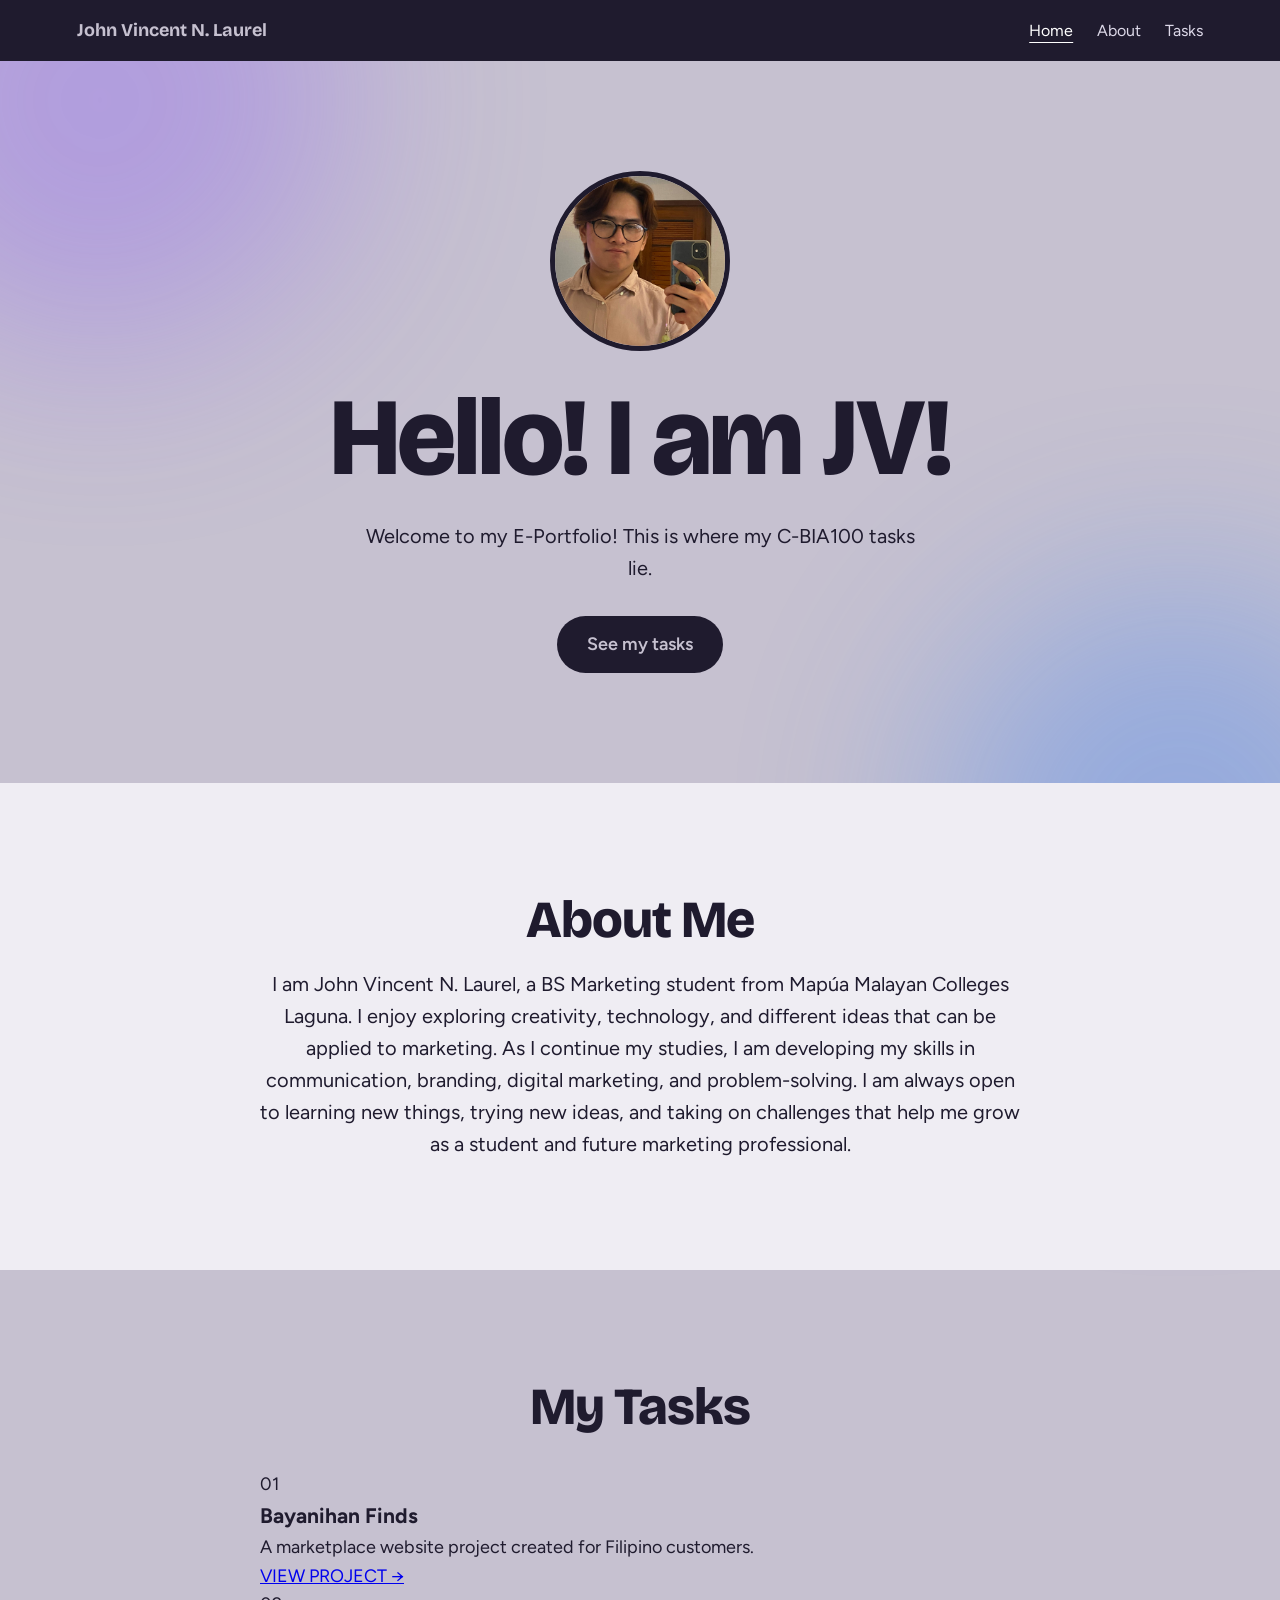
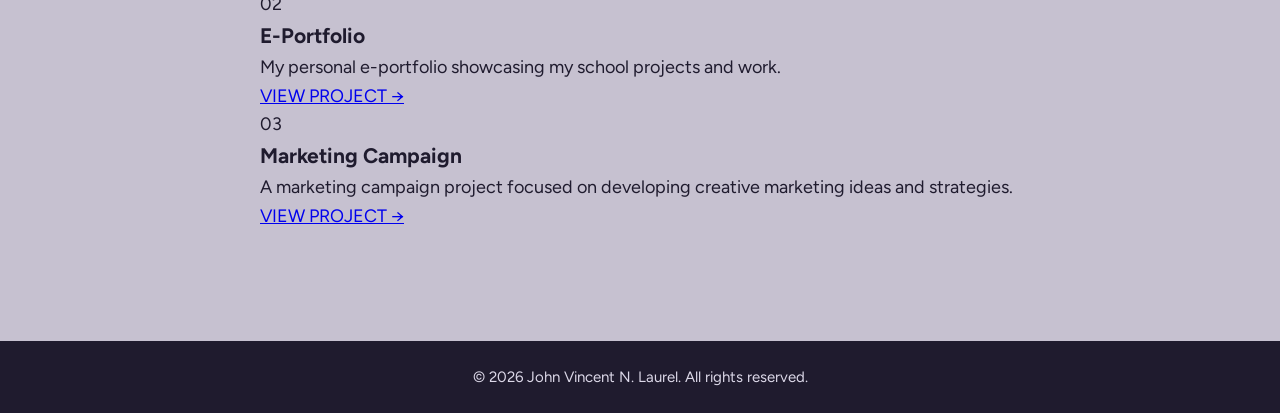
==== index.html @ 751c4ab7 "Update index.html" ====
<!DOCTYPE html>
<html lang="en">

<head>
    <meta charset="UTF-8">
    <meta name="viewport" content="width=device-width, initial-scale=1.0">

    <title>John Vincent N. Laurel | Landing Page</title>

    <link rel="preconnect" href="https://fonts.googleapis.com">
    <link rel="preconnect" href="https://fonts.gstatic.com" crossorigin>

    <link href="https://fonts.googleapis.com/css2?family=Bricolage+Grotesque:opsz,wght@12..96,700;12..96,800&family=Figtree:wght@400;600&display=swap" rel="stylesheet">

    <link rel="stylesheet" href="landing.css">
</head>

<body>

    <header>
        <a class="logo" href="#home">John Vincent N. Laurel</a>

<nav>
    <ul>
        <li><a href="#home">Home</a></li>
        <li><a href="#about">About</a></li>
        <li><a href="#tasks">Tasks</a></li>

    </ul>
</nav>
    </header>

    <main>

        <!-- HOME -->
        <section id="home">
            <div class="inner">

                <div class="profile-picture">
                    <img src="pic.jpg" alt="John Vincent N. Laurel">
                </div>

                <h1>Hello! I am JV!</h1>

                <p>
                    Welcome to my E-Portfolio! This is where my C-BIA100 tasks lie.
                </p>

                <a class="button" href="#tasks">See my tasks</a>

            </div>
        </section>


        <!-- ABOUT -->
        <section id="about">
    <div class="inner">

        <h2>About Me</h2>

        <p>
            I am John Vincent N. Laurel, a BS Marketing student from
            Mapúa Malayan Colleges Laguna. I enjoy exploring creativity,
            technology, and different ideas that can be applied to marketing.
            As I continue my studies, I am developing my skills in
            communication, branding, digital marketing, and problem-solving.
            I am always open to learning new things, trying new ideas, and
            taking on challenges that help me grow as a student and future
            marketing professional.
        </p>

    </div>
</section>


        <!-- TASKS -->
        <section id="tasks">
    <div class="inner">

        <h2>My Tasks</h2>

        <div class="task-cards">

            <!-- TASK 1 -->
            <div class="task-card">
                <span class="task-number">01</span>

                <h3>Bayanihan Finds</h3>

                <p>
                    A marketplace website project created for Filipino customers.
                </p>

                <a href="WEBSITE - Bayanihan Finds/" target="_blank" rel="noopener">
                    VIEW PROJECT →
                </a>
            </div>


            <!-- TASK 2 -->
            <div class="task-card">
                <span class="task-number">02</span>

                <h3>E-Portfolio</h3>

                <p>
                    My personal e-portfolio showcasing my school projects and work.
                </p>

                <a href="EPORTFOLIO/" target="_blank" rel="noopener">
                    VIEW PROJECT →
                </a>
            </div>


            <!-- TASK 3 -->
            <div class="task-card">
                <span class="task-number">03</span>

                <h3>Marketing Campaign</h3>

                <p>
                    A marketing campaign project focused on developing creative
                    marketing ideas and strategies.
                </p>

                <a href="MARKETING CAMPAIGN/" target="_blank" rel="noopener">
                    VIEW PROJECT →
                </a>
            </div>

        </div>

    </div>
</section>

    </main>

    <footer>
        <p>© 2026 John Vincent N. Laurel. All rights reserved.</p>
    </footer>

    <script src="landing.js"></script>

</body>

</html>
---- landing.css ----
:root {
    --bg: #c6c1d0;
    --paper: #efedf3;
    --ink: #1f1b2e;
    --accent: #2f46f0;
    --nav-text: #dcd8e8;

    --display: 'Bricolage Grotesque', 'Segoe UI', sans-serif;
    --body: 'Figtree', 'Segoe UI', sans-serif;

    --pad: clamp(20px, 6vw, 80px);
}


/* =========================
   DARK MODE
   ========================= */

body.dark-mode {
    --bg: #11101a;
    --paper: #1b1826;
    --ink: #f5f2fa;
    --accent: #7886ff;
    --nav-text: #dcd8e8;
}


/* =========================
   RESET
   ========================= */

* {
    margin: 0;
    padding: 0;
    box-sizing: border-box;
}

html {
    scroll-behavior: smooth;
    scroll-padding-top: 70px;
}

body {
    font-family: var(--body);
    font-size: 18px;
    line-height: 1.6;

    background-color: var(--bg);
    color: var(--ink);

    transition:
        background-color 0.4s ease,
        color 0.4s ease;
}

a:focus-visible {
    outline: 3px solid var(--accent);
    outline-offset: 3px;
}


/* =========================
   NAVIGATION
   ========================= */

header {
    position: sticky;
    top: 0;
    z-index: 10;

    display: flex;
    justify-content: space-between;
    align-items: center;

    gap: 16px;

    padding: 16px var(--pad);

    background-color: var(--ink);

    transition: background-color 0.4s ease;
}

.logo {
    font-family: var(--display);
    font-weight: 700;

    color: var(--bg);

    text-decoration: none;
}

nav ul {
    display: flex;
    align-items: center;

    gap: 24px;

    list-style: none;
}

nav a {
    color: var(--nav-text);

    text-decoration: none;

    font-size: 16px;

    transition: color 0.2s ease;
}

nav a:hover {
    color: white;

    text-decoration: underline;
    text-underline-offset: 6px;
}

nav a.active {
    color: white;

    text-decoration: underline;
    text-underline-offset: 6px;
}


/* =========================
   LIGHT / DARK BUTTON
   ========================= */

#theme-toggle {
    border: none;

    background: transparent;

    color: white;

    font-size: 20px;

    cursor: pointer;

    padding: 2px 6px;

    line-height: 1;

    transition:
        transform 0.2s ease,
        opacity 0.2s ease;
}

#theme-toggle:hover {
    transform: scale(1.15);
    opacity: 0.8;
}


/* =========================
   SECTIONS
   ========================= */

section {
    padding: clamp(64px, 10vw, 110px) var(--pad);
}

.inner {
    max-width: 760px;

    margin: 0 auto;
}

h1,
h2 {
    font-family: var(--display);

    font-weight: 800;

    letter-spacing: -0.02em;

    line-height: 1.05;
}


/* =========================
   HOME
   ========================= */

#home {
    min-height: 80vh;

    display: flex;
    align-items: center;

    text-align: center;
}


/* =========================
   PROFILE PICTURE
   ========================= */

.profile-picture {
    width: 180px;
    height: 180px;

    margin: 0 auto 30px;

    border-radius: 50%;

    overflow: hidden;

    border: 5px solid var(--ink);

    animation: fadeUp 0.8s ease-out both;

    transition:
        border-color 0.4s ease,
        transform 0.3s ease;
}

.profile-picture:hover {
    transform: scale(1.03);
}

.profile-picture img {
    width: 100%;
    height: 100%;

    object-fit: cover;

    display: block;
}


/* =========================
   HOME TEXT
   ========================= */

h1 {
    font-size: clamp(52px, 11vw, 110px);

    margin-bottom: 24px;

    animation: fadeUp 0.8s ease-out 0.15s both;
}

#home p {
    font-size: 20px;

    margin: 0 auto 32px;

    max-width: 28em;

    animation: fadeUp 0.8s ease-out 0.3s both;
}


/* =========================
   MAIN BUTTON
   ========================= */

.button {
    display: inline-block;

    padding: 14px 30px;

    border-radius: 999px;

    background-color: var(--ink);

    color: var(--bg);

    font-weight: 600;

    text-decoration: none;

    animation: fadeUp 0.8s ease-out 0.45s both;

    transition:
        background-color 0.25s ease,
        color 0.25s ease,
        transform 0.2s ease;
}

.button:hover {
    background-color: var(--accent);

    color: white;

    transform: translateY(-3px);
}


/* =========================
   ANIMATION
   ========================= */

@keyframes fadeUp {

    from {
        opacity: 0;
        transform: translateY(20px);
    }

    to {
        opacity: 1;
        transform: translateY(0);
    }

}


/* =========================
   ABOUT
   ========================= */

#about {
    background-color: var(--paper);

    text-align: center;

    transition: background-color 0.4s ease;
}

h2 {
    font-size: clamp(34px, 5vw, 52px);

    margin-bottom: 20px;
}

#about p {
    font-size: 20px;
}


/* =========================
   TASKS
   ========================= */

#tasks h2 {
    text-align: center;

    margin-bottom: 36px;
}

.task-list {
    list-style: none;

    border-top: 2px solid var(--ink);
}

.task-list li {
    display: flex;

    justify-content: space-between;

    align-items: center;

    gap: 16px;

    padding: 22px 0;

    border-bottom: 1px solid var(--ink);

    transition:
        border-color 0.4s ease,
        padding-left 0.2s ease;
}

.task-list li:hover {
    padding-left: 8px;
}

.task-list strong {
    display: block;

    font-family: var(--display);

    font-size: 22px;
}


/* =========================
   TASK BUTTONS
   ========================= */

.task-list a {
    flex-shrink: 0;

    color: var(--ink);

    font-weight: 600;

    text-decoration: none;

    padding: 8px 20px;

    border: 2px solid var(--ink);

    border-radius: 999px;

    transition:
        background-color 0.25s ease,
        border-color 0.25s ease,
        color 0.25s ease,
        transform 0.2s ease;
}

.task-list a:hover {
    background-color: var(--accent);

    border-color: var(--accent);

    color: white;

    transform: translateY(-2px);
}


/* =========================
   FOOTER
   ========================= */

footer {
    background-color: var(--ink);

    color: var(--nav-text);

    text-align: center;

    font-size: 15px;

    padding: 24px 20px;

    transition:
        background-color 0.4s ease,
        color 0.4s ease;
}


/* =========================
   MOBILE
   ========================= */

@media (max-width: 560px) {

    header {
        flex-direction: column;

        gap: 8px;
    }

    nav ul {
        gap: 16px;
    }

    .task-list li {
        flex-direction: column;

        align-items: flex-start;
    }

    .profile-picture {
        width: 140px;
        height: 140px;
    }

    h1 {
        font-size: clamp(48px, 14vw, 70px);
    }
}


/* =========================
   REDUCED MOTION
   ========================= */

@media (prefers-reduced-motion: reduce) {

    html {
        scroll-behavior: auto;
    }

    *,
    *::before,
    *::after {
        animation: none !important;
        transition: none !important;
    }
}

/* =========================
   MOVING BACKGROUND
   ========================= */

body {
    position: relative;
    overflow-x: hidden;
}

/* Moving background layer */
body::before,
body::after {
    content: "";
    position: fixed;
    width: 500px;
    height: 500px;
    border-radius: 50%;
    filter: blur(100px);
    opacity: 0.35;
    z-index: -1;
    pointer-events: none;
}

/* Purple blob */
body::before {
    background: #8b5cf6;
    top: -150px;
    left: -150px;
    animation: floatingBlob1 15s ease-in-out infinite alternate;
}

/* Blue blob */
body::after {
    background: #3b82f6;
    bottom: -180px;
    right: -150px;
    animation: floatingBlob2 18s ease-in-out infinite alternate;
}

/* Blob movement */
@keyframes floatingBlob1 {
    0% {
        transform: translate(0, 0) scale(1);
    }

    50% {
        transform: translate(250px, 150px) scale(1.15);
    }

    100% {
        transform: translate(100px, 350px) scale(0.9);
    }
}

@keyframes floatingBlob2 {
    0% {
        transform: translate(0, 0) scale(1);
    }

    50% {
        transform: translate(-200px, -150px) scale(1.2);
    }

    100% {
        transform: translate(-100px, -300px) scale(0.9);
    }
}
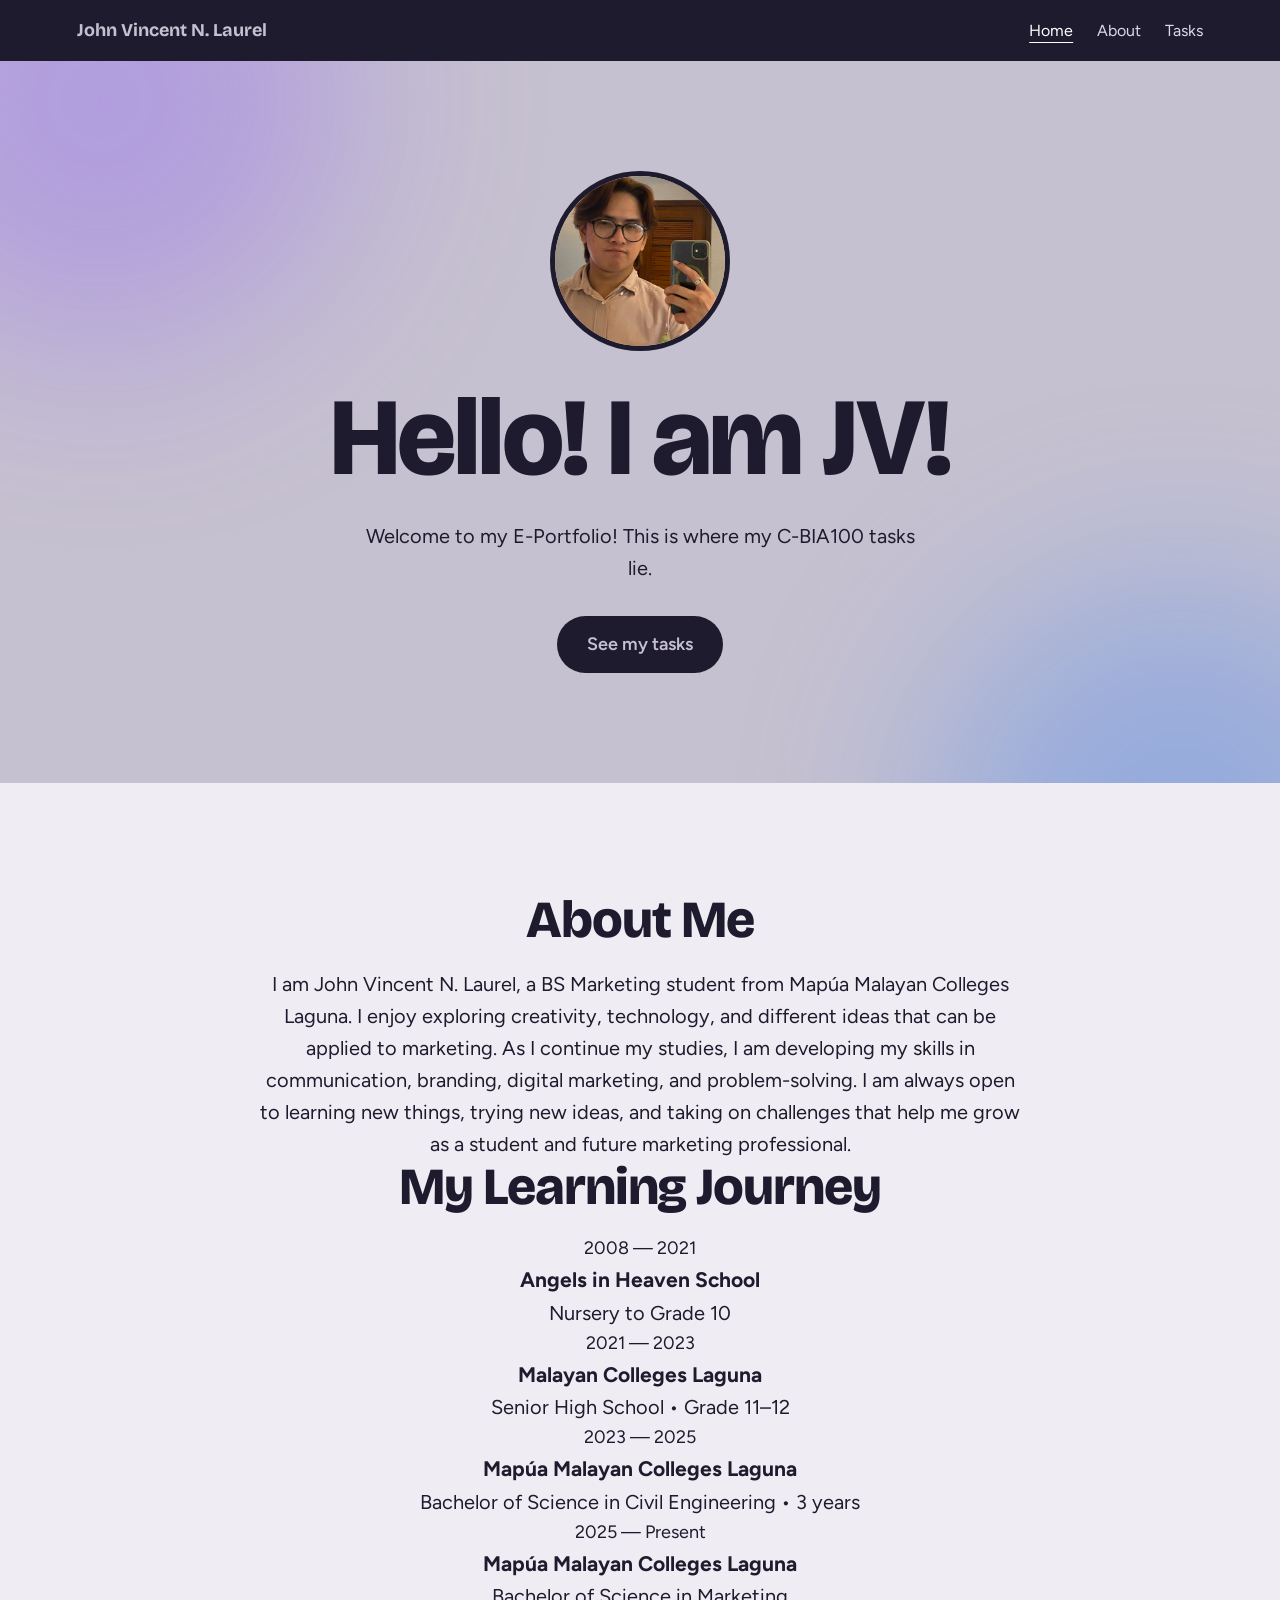
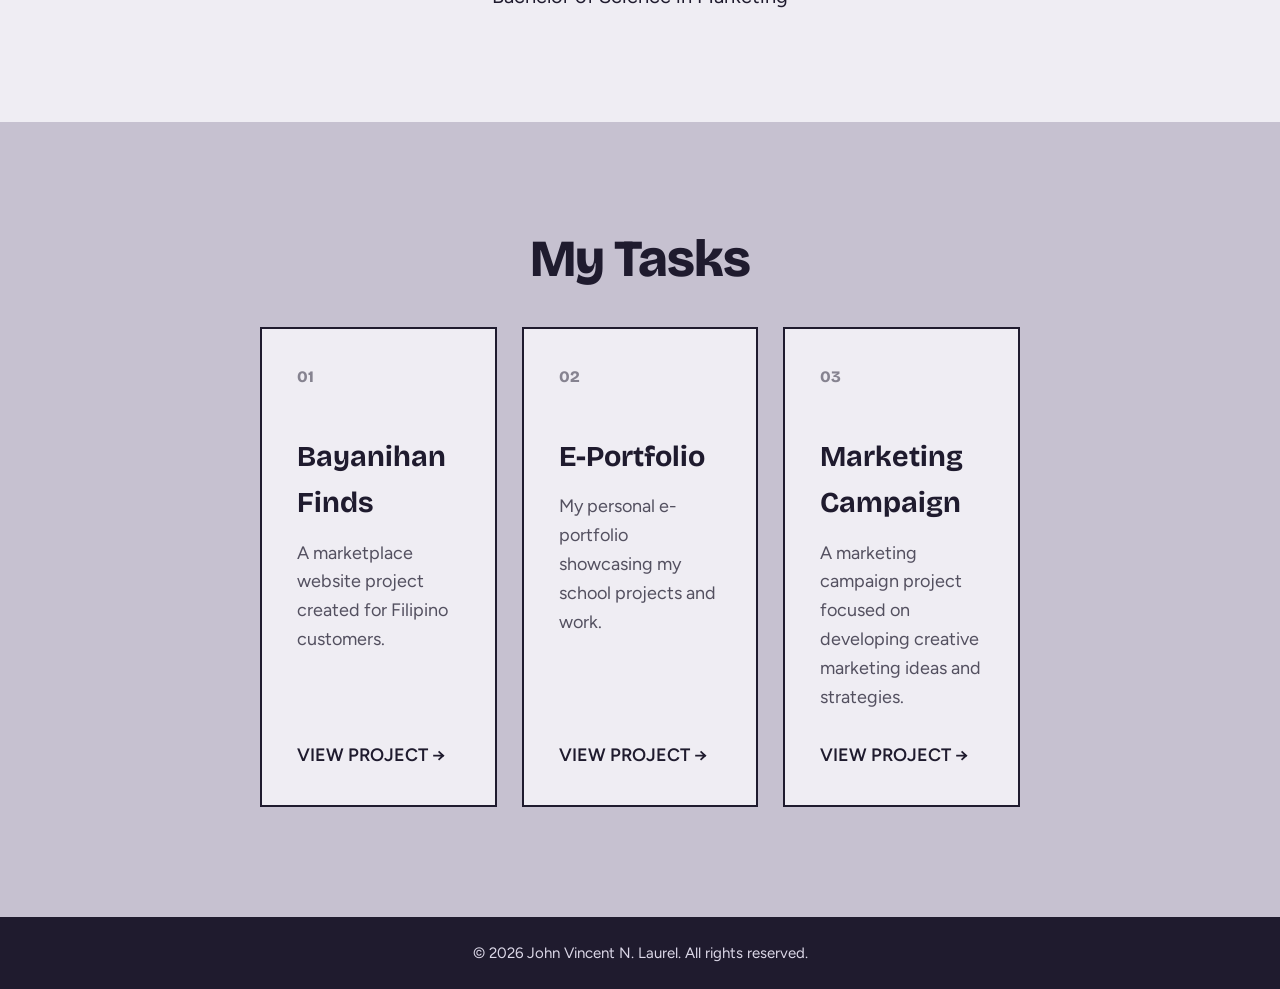
==== commit 36f5d69a: "Update index.html" ====
--- a/index.html
+++ b/index.html
@@ -53,7 +53,7 @@
 
 
         <!-- ABOUT -->
-        <section id="about">
+     <section id="about">
     <div class="inner">
 
         <h2>About Me</h2>
@@ -69,9 +69,54 @@
             marketing professional.
         </p>
 
+
+        <h2 class="journey-title">My Learning Journey</h2>
+
+        <div class="journey">
+
+            <div class="journey-item">
+                <div class="journey-year">2008 — 2021</div>
+
+                <div class="journey-content">
+                    <h3>Angels in Heaven School</h3>
+                    <p>Nursery to Grade 10</p>
+                </div>
+            </div>
+
+
+            <div class="journey-item">
+                <div class="journey-year">2021 — 2023</div>
+
+                <div class="journey-content">
+                    <h3>Malayan Colleges Laguna</h3>
+                    <p>Senior High School • Grade 11–12</p>
+                </div>
+            </div>
+
+
+            <div class="journey-item">
+                <div class="journey-year">2023 — 2025</div>
+
+                <div class="journey-content">
+                    <h3>Mapúa Malayan Colleges Laguna</h3>
+                    <p>Bachelor of Science in Civil Engineering • 3 years</p>
+                </div>
+            </div>
+
+
+            <div class="journey-item">
+                <div class="journey-year">2025 — Present</div>
+
+                <div class="journey-content">
+                    <h3>Mapúa Malayan Colleges Laguna</h3>
+                    <p>Bachelor of Science in Marketing</p>
+                </div>
+            </div>
+
+        </div>
+
     </div>
 </section>
-
 
         <!-- TASKS -->
         <section id="tasks">
--- a/landing.css
+++ b/landing.css
@@ -555,3 +555,94 @@
         transform: translate(-100px, -300px) scale(0.9);
     }
 }
+
+/* =========================
+   TASK CARDS
+   ========================= */
+
+.task-cards {
+    display: grid;
+    grid-template-columns: repeat(3, 1fr);
+    gap: 25px;
+    margin-top: 40px;
+}
+
+.task-card {
+    background: var(--paper);
+    border: 2px solid var(--ink);
+    padding: 35px;
+    min-height: 300px;
+
+    display: flex;
+    flex-direction: column;
+
+    transition:
+        transform 0.3s ease,
+        box-shadow 0.3s ease,
+        background-color 0.3s ease;
+}
+
+/* Task number */
+
+.task-number {
+    font-family: var(--display);
+    font-size: 1rem;
+    font-weight: 800;
+    opacity: 0.5;
+    margin-bottom: 45px;
+}
+
+/* Task title */
+
+.task-card h3 {
+    font-family: var(--display);
+    font-size: 1.8rem;
+    margin: 0 0 12px;
+}
+
+/* Description */
+
+.task-card p {
+    font-family: var(--body);
+    line-height: 1.6;
+    margin: 0;
+    opacity: 0.75;
+}
+
+/* Project button */
+
+.task-card a {
+    margin-top: auto;
+    padding-top: 30px;
+
+    font-family: var(--body);
+    font-weight: 600;
+    text-decoration: none;
+
+    color: var(--ink);
+
+    transition: transform 0.3s ease;
+}
+
+/* HOVER EFFECT */
+
+.task-card:hover {
+    transform: translateY(-10px);
+    box-shadow: 8px 8px 0 var(--ink);
+}
+
+.task-card:hover a {
+    transform: translateX(6px);
+}
+
+@media (max-width: 800px) {
+
+    .task-cards {
+        grid-template-columns: 1fr;
+    }
+
+    .task-card {
+        min-height: 260px;
+    }
+
+}
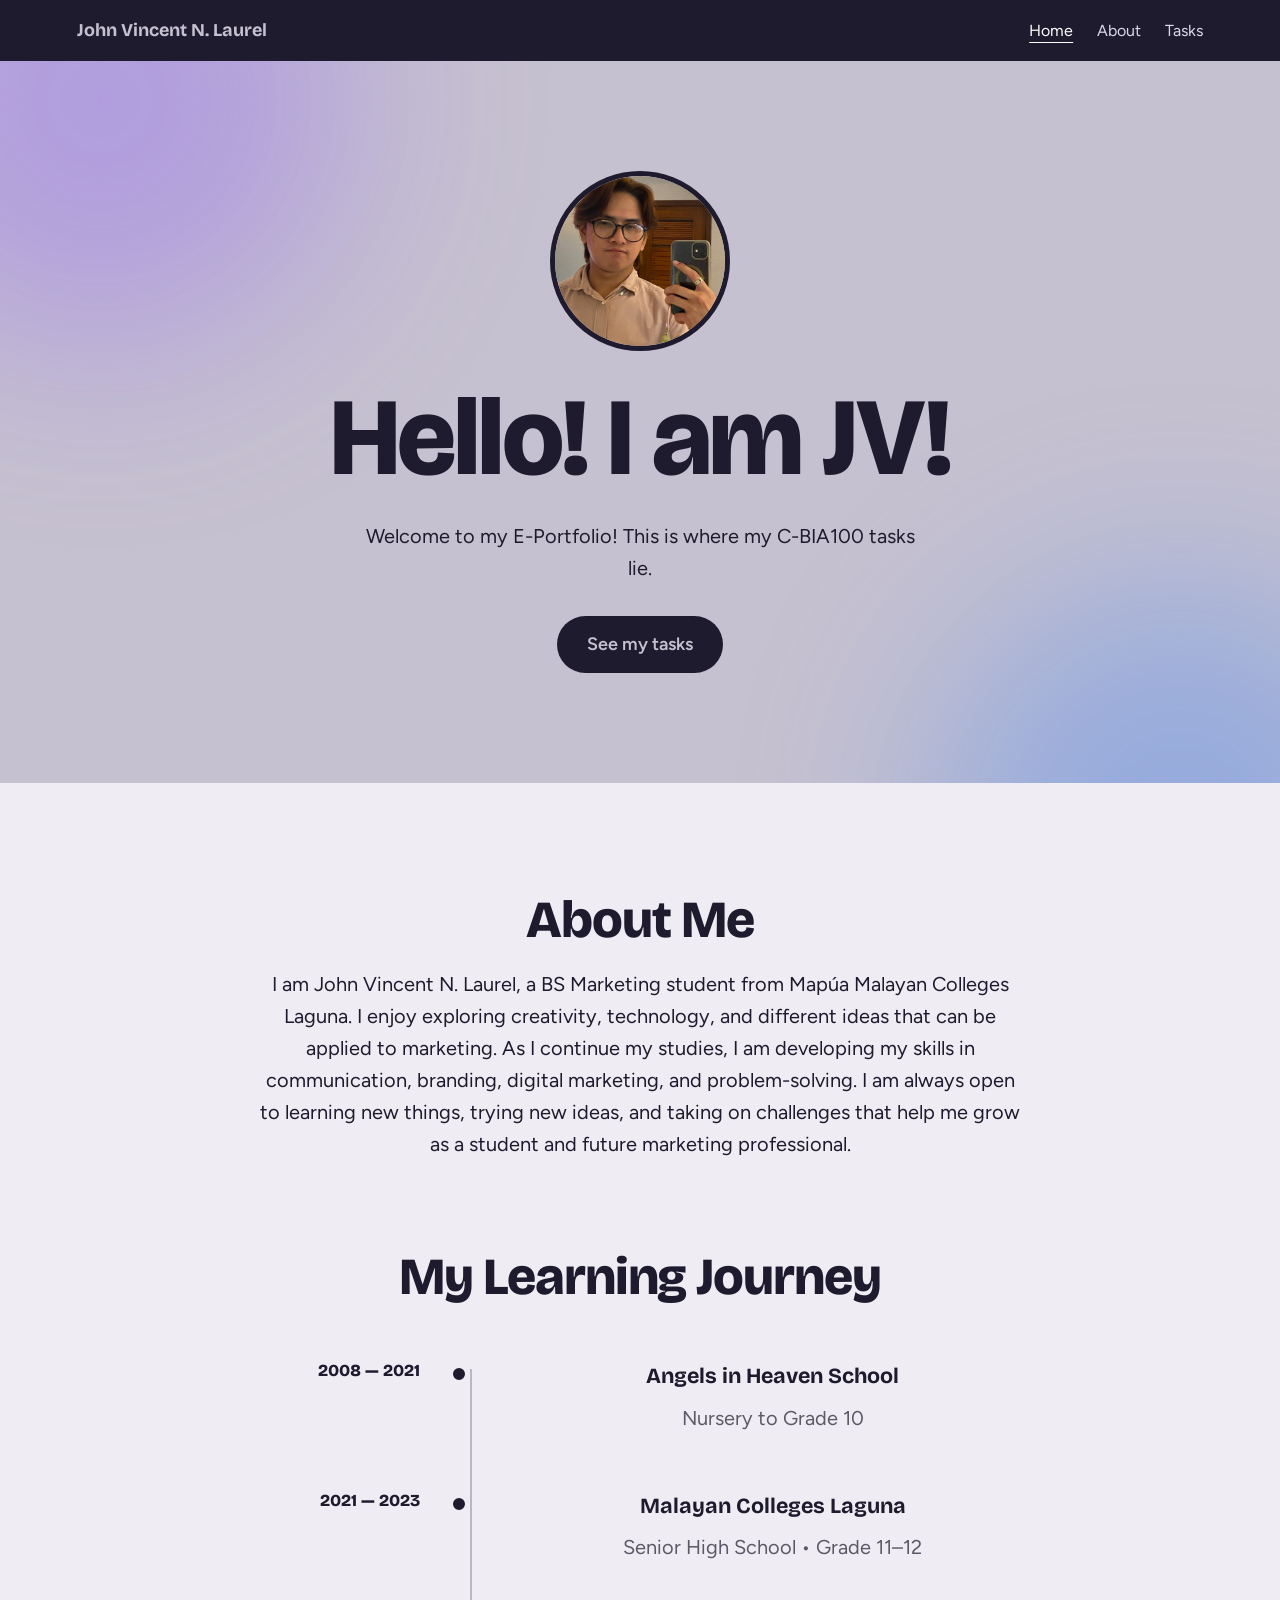
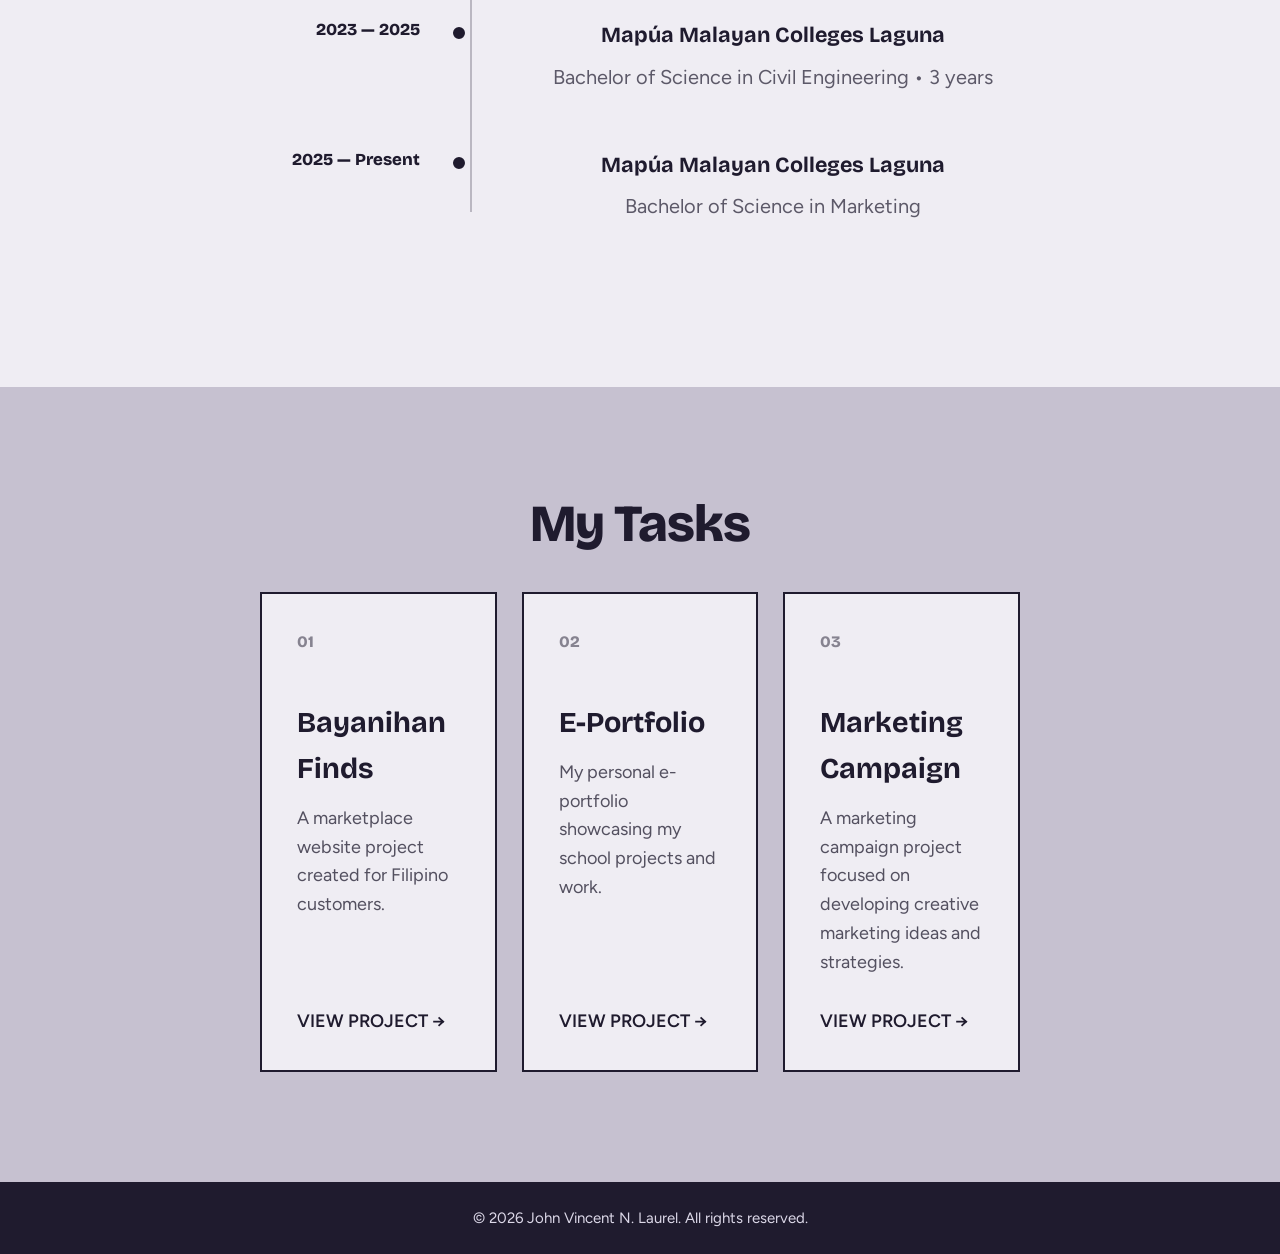
==== commit a036b441: "Update index.html" ====
--- a/index.html
+++ b/index.html
@@ -18,6 +18,10 @@
 <body>
 
     <header>
+        <audio autoplay loop>
+    <source src="LA.mp3" type="audio/mpeg">
+</audio>
+        
         <a class="logo" href="#home">John Vincent N. Laurel</a>
 
 <nav>
--- a/landing.css
+++ b/landing.css
@@ -646,3 +646,131 @@
     }
 
 }
+
+/* =========================
+   MY LEARNING JOURNEY
+   ========================= */
+
+/* =========================
+   MY LEARNING JOURNEY
+   ========================= */
+
+.journey-title {
+    margin-top: 90px;
+    margin-bottom: 55px;
+}
+
+.journey {
+    position: relative;
+    max-width: 1000px;
+    margin: 0 auto;
+}
+
+/* Timeline line */
+
+.journey::before {
+    content: "";
+    position: absolute;
+    left: 210px;
+    top: 10px;
+    bottom: 10px;
+    width: 2px;
+    background: var(--ink);
+    opacity: 0.25;
+}
+
+/* Each timeline item */
+
+.journey-item {
+    display: grid;
+    grid-template-columns: 180px 1fr;
+    gap: 60px;
+    position: relative;
+    margin-bottom: 55px;
+}
+
+/* Years */
+
+.journey-year {
+    font-family: var(--display);
+    font-weight: 800;
+    font-size: 1.05rem;
+    text-align: right;
+    line-height: 1.4;
+    white-space: nowrap;
+    padding-right: 20px;
+}
+
+/* Content */
+
+.journey-content {
+    position: relative;
+    padding-left: 25px;
+}
+
+/* Timeline dot */
+
+.journey-content::before {
+    content: "";
+    position: absolute;
+
+    left: -51px;
+    top: 5px;
+
+    width: 12px;
+    height: 12px;
+
+    border-radius: 50%;
+    background: var(--ink);
+    border: 4px solid var(--paper);
+}
+
+/* School name */
+
+.journey-content h3 {
+    font-family: var(--display);
+    font-size: 1.35rem;
+    margin: 0 0 8px;
+}
+
+/* Description */
+
+.journey-content p {
+    margin: 0;
+    opacity: 0.7;
+    line-height: 1.6;
+}
+
+
+/* =========================
+   MOBILE
+   ========================= */
+
+@media (max-width: 800px) {
+
+    .journey::before {
+        left: 8px;
+    }
+
+    .journey-item {
+        display: block;
+        margin-bottom: 40px;
+        padding-left: 35px;
+    }
+
+    .journey-year {
+        text-align: left;
+        padding-right: 0;
+        margin-bottom: 8px;
+    }
+
+    .journey-content {
+        padding-left: 0;
+    }
+
+    .journey-content::before {
+        left: -33px;
+        top: 4px;
+    }
+
+}
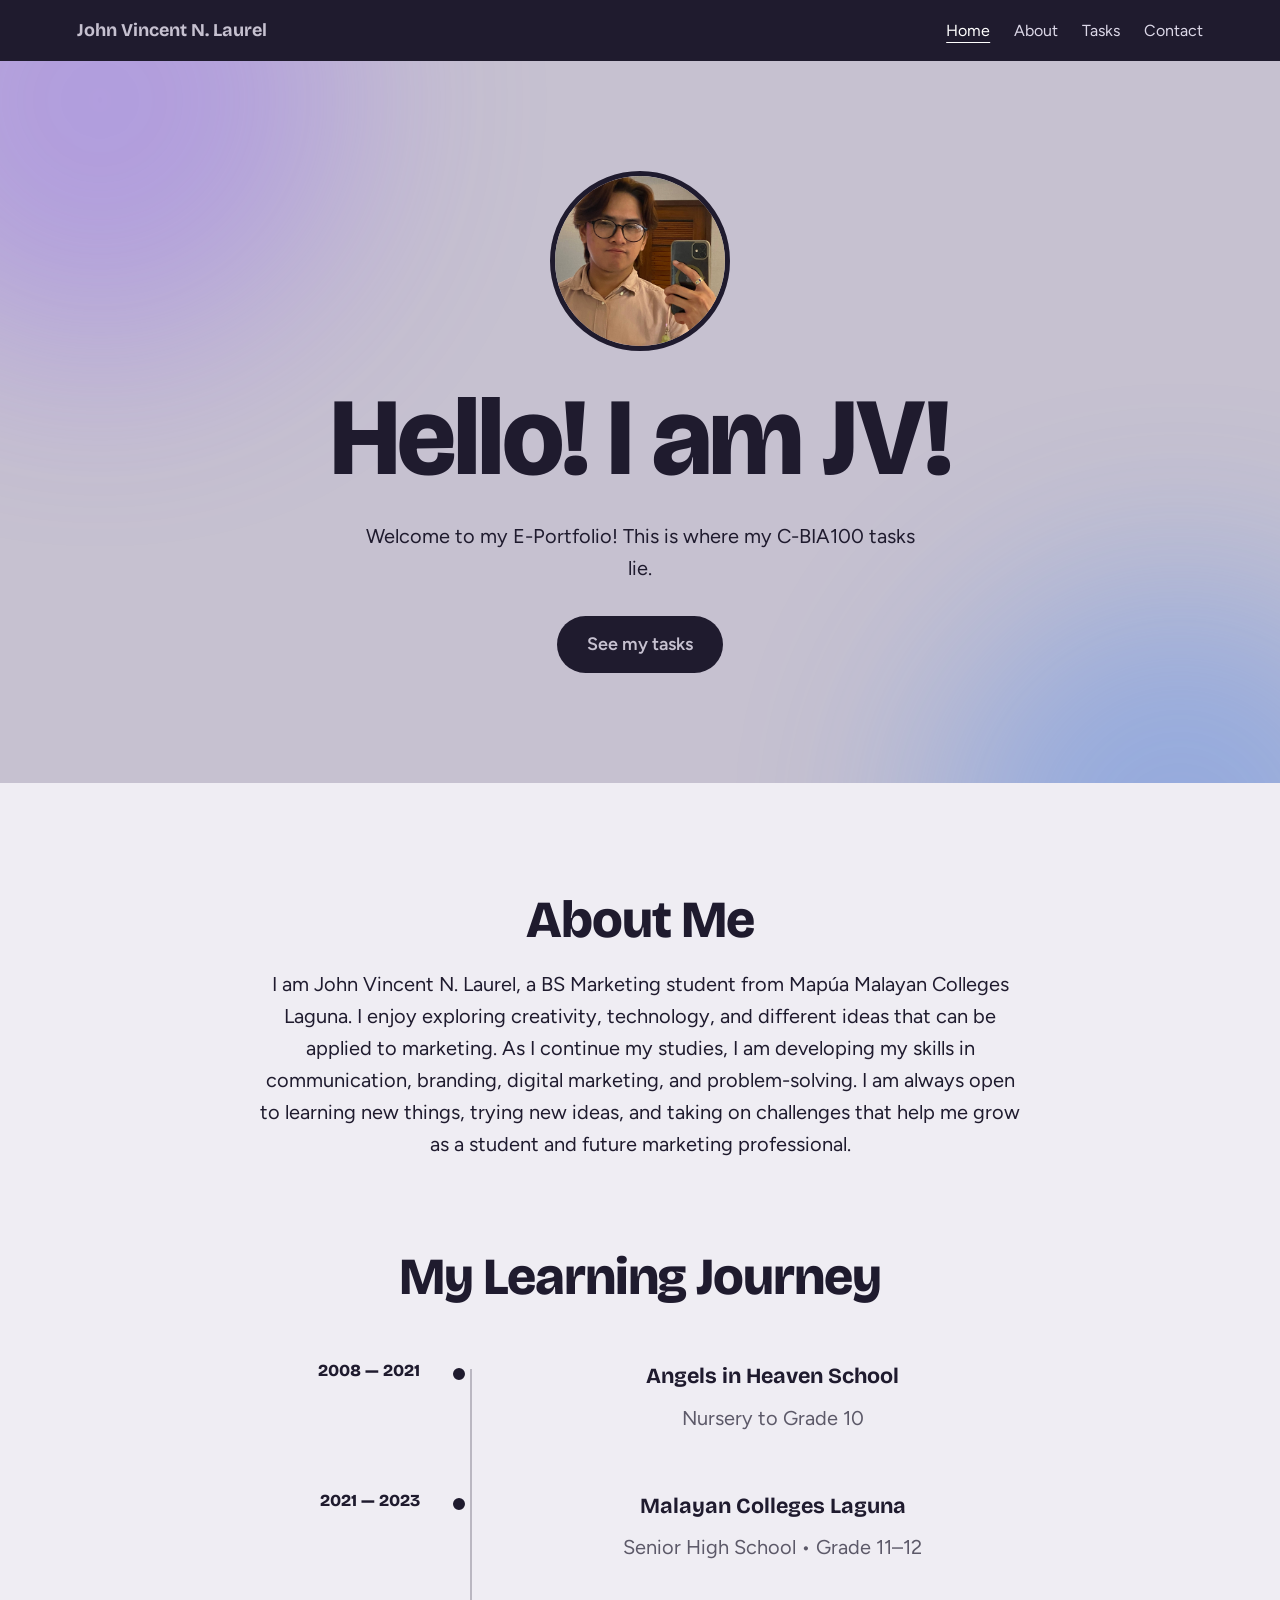
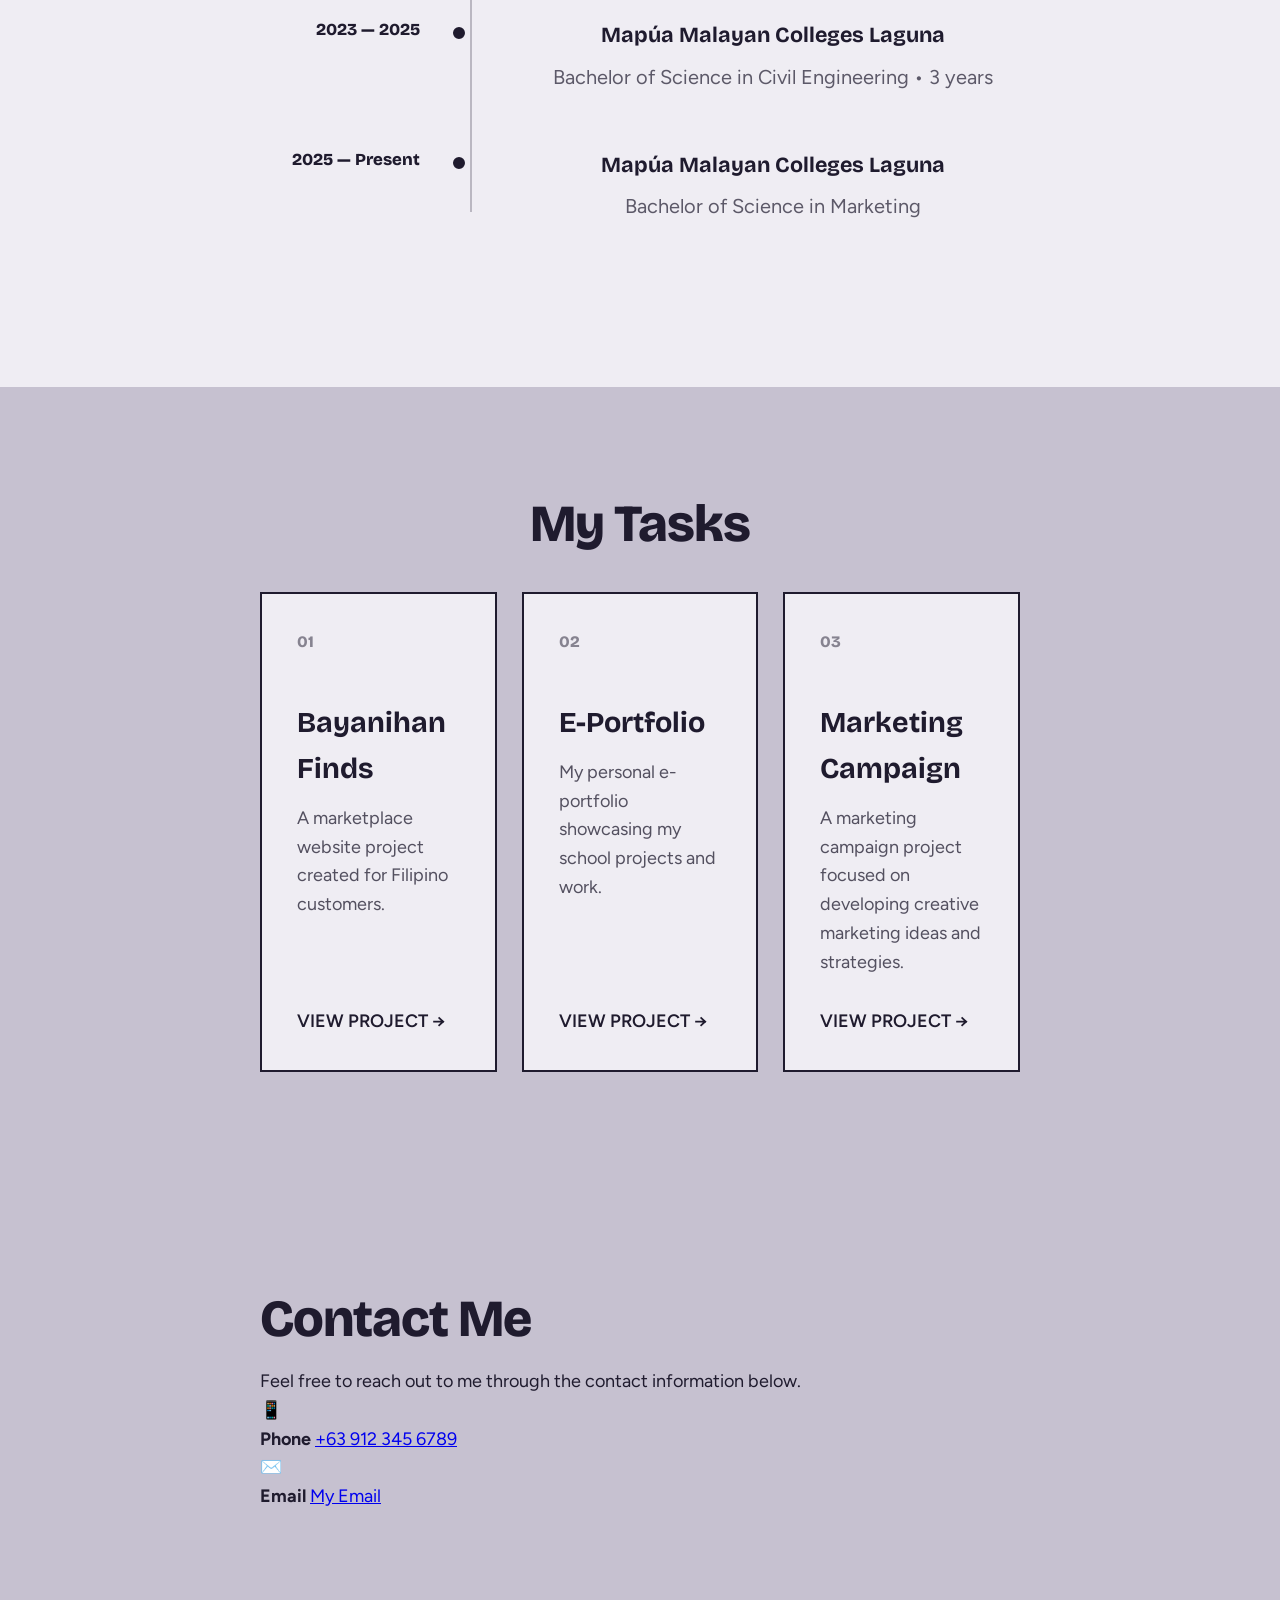
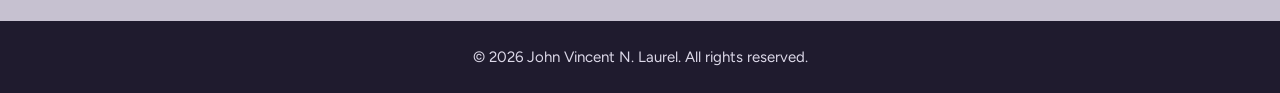
==== commit 76be25c7: "Update index.html" ====
--- a/index.html
+++ b/index.html
@@ -5,7 +5,7 @@
     <meta charset="UTF-8">
     <meta name="viewport" content="width=device-width, initial-scale=1.0">
 
-    <title>John Vincent N. Laurel | Landing Page</title>
+    <title>John Vincent N. Laurel | Project Compilation</title>
 
     <link rel="preconnect" href="https://fonts.googleapis.com">
     <link rel="preconnect" href="https://fonts.gstatic.com" crossorigin>
@@ -18,10 +18,7 @@
 <body>
 
     <header>
-        <audio autoplay loop>
-    <source src="LA.mp3" type="audio/mpeg">
-</audio>
-        
+    
         <a class="logo" href="#home">John Vincent N. Laurel</a>
 
 <nav>
@@ -29,6 +26,7 @@
         <li><a href="#home">Home</a></li>
         <li><a href="#about">About</a></li>
         <li><a href="#tasks">Tasks</a></li>
+        <li><a href="#contact">Contact</a></li>
 
     </ul>
 </nav>
@@ -185,6 +183,45 @@
 
     </main>
 
+    <!-- CONTACT -->
+<section id="contact">
+    <div class="inner">
+
+        <h2>Contact Me</h2>
+
+        <p>
+            Feel free to reach out to me through the contact information below.
+        </p>
+
+        <div class="contact-info">
+
+            <div class="contact-item">
+                <span>📱</span>
+                <div>
+                    <strong>Phone</strong>
+                    <a href="tel:+639123456789">
+                        +63 912 345 6789
+                    </a>
+                </div>
+            </div>
+
+            <div class="contact-item">
+                <span>✉️</span>
+                <div>
+                    <strong>Email</strong>
+                    <a href="https://outlook.office.com/mail/deeplink/compose?to=2023jvnlaurel@live.mcl.edu.ph"
+                       target="_blank"
+                       rel="noopener">
+                        My Email
+                    </a>
+                </div>
+            </div>
+
+        </div>
+
+    </div>
+</section>
+
     <footer>
         <p>© 2026 John Vincent N. Laurel. All rights reserved.</p>
     </footer>
